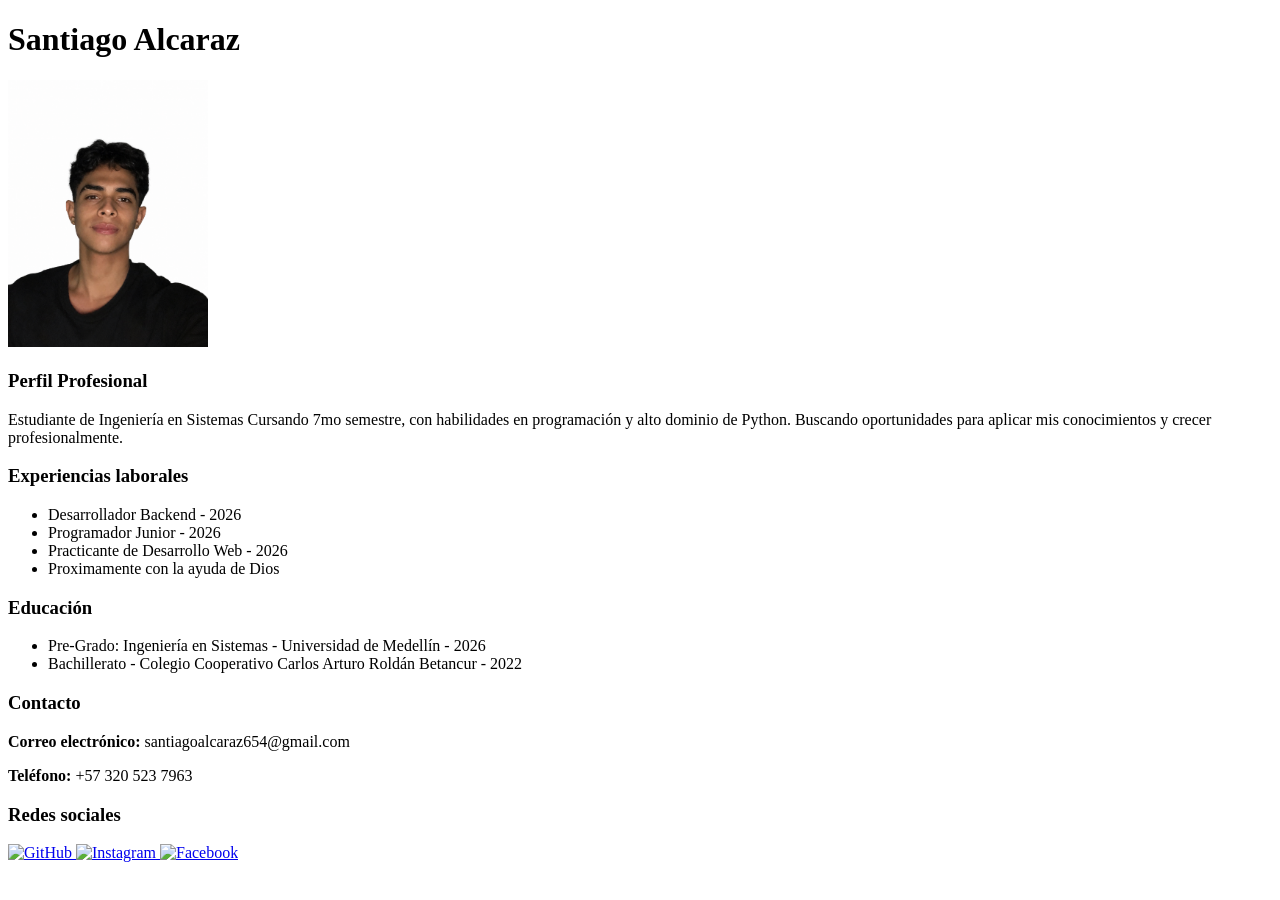
==== basic-html/index.html @ 65bb9e36 "cambio de nombre de carpeta" ====
<!DOCTYPE html>
<html lang="en">
<head>
    <meta charset="UTF-8">
    <meta name="viewport" content="width=device-width, initial-scale=1.0">
    <title>Santiago Alcaraz</title>
</head>
<body>
    <h1>Santiago Alcaraz</h1>
    <img src="Assets/Foto de perfil1.png" alt="Foto de perfil" width="200">
    <h3>Perfil Profesional</h3>
    <p>Estudiante de Ingeniería en Sistemas Cursando 7mo semestre, con habilidades en programación y alto dominio de Python. Buscando oportunidades para aplicar mis conocimientos y crecer profesionalmente.</p>
    <h3>Experiencias laborales</h3>
    <ul>
        <li>Desarrollador Backend - 2026</li>
        <li>Programador Junior - 2026</li>
        <li>Practicante de Desarrollo Web - 2026</li>
        <li>Proximamente con la ayuda de Dios</li>
    </ul>
    <h3>Educación</h3>
    <ul>
        <li>Pre-Grado: Ingeniería en Sistemas - Universidad de Medellín - 2026</li>
        <li>Bachillerato - Colegio Cooperativo Carlos Arturo Roldán Betancur - 2022</li>
    </ul>
    <h3>Contacto</h3>
    <p> <strong>Correo electrónico:</strong> santiagoalcaraz654@gmail.com</p>
    <p> <strong>Teléfono:</strong> +57 320 523 7963</p>
    <h3>Redes sociales</h3>
    <p>
        <a href="https://github.com/santiagoalcaraz1101" target="_blank">
        <img src="https://encrypted-tbn0.gstatic.com/images?q=tbn:ANd9GcRXxtsWKpsLO9gQPTKQXBHJ8k-KP7BOk81Udf3FbT3Y0A&s=10" alt="GitHub" width="50">
        </a>
        <a href="https://www.instagram.com/alcarazdurango/" target="_blank">
        <img src="https://encrypted-tbn0.gstatic.com/images?q=tbn:ANd9GcTpMAvFlNozWYGaQpIe_kxVYY3B3FXFFy4QU5pv4nP2QQ&s" alt="Instagram" width="50">
        </a>
        <a href = "https://web.facebook.com/santiago.alcarazdurango" target="_blank">
        <img src="https://encrypted-tbn0.gstatic.com/images?q=tbn:ANd9GcQ7SmXt0tQX3YVtZSuDJSV4lQuaEHPcANfIYV98Nxto3w&s" alt="Facebook" width="50">
        </a>        
    </p>    

</body>
</html>
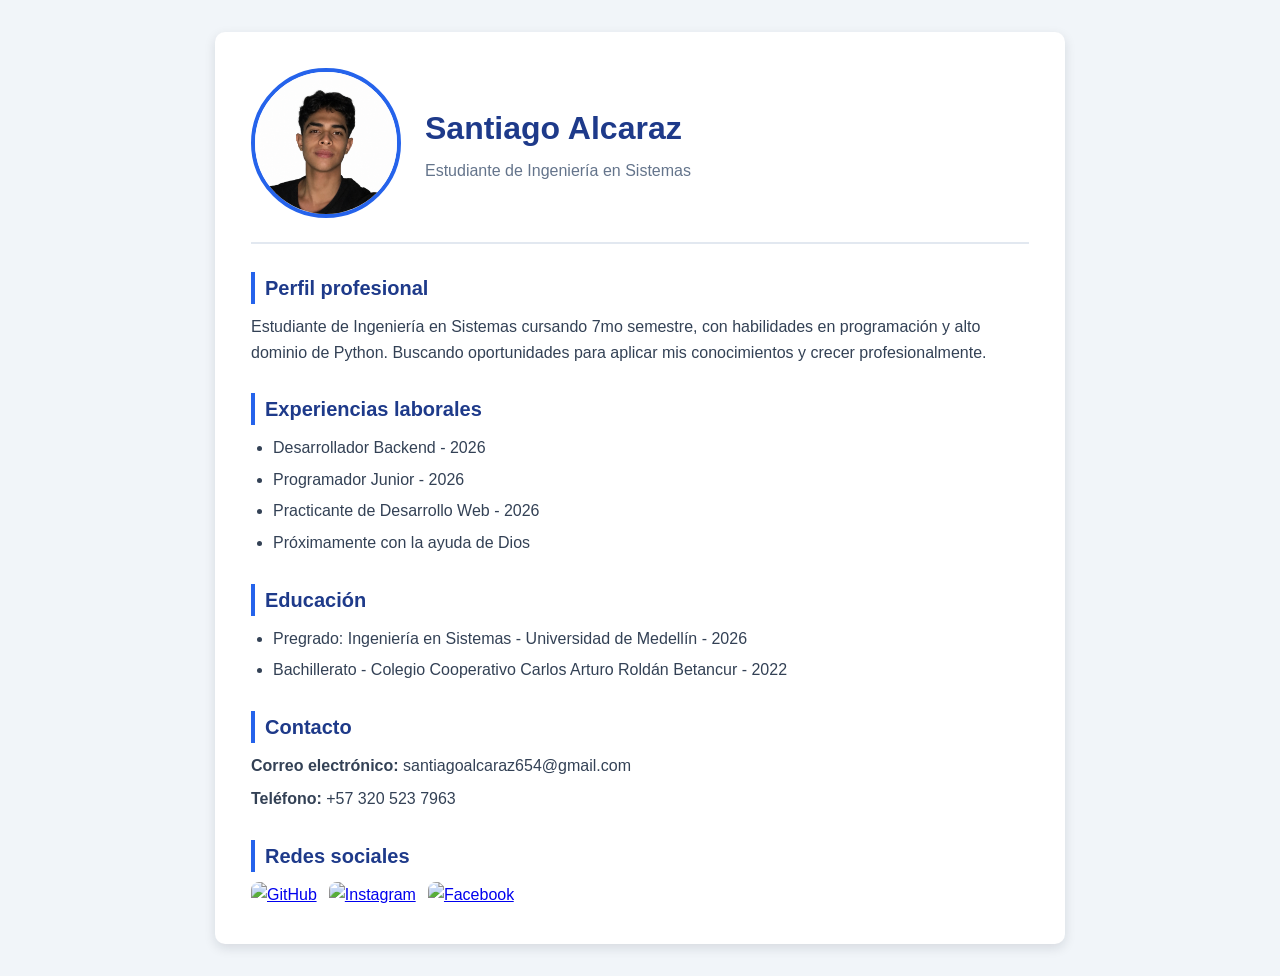
==== commit 23988bc9: "add styles to index.html" ====
--- a/basic-html/index.html
+++ b/basic-html/index.html
@@ -1,42 +1,64 @@
 <!DOCTYPE html>
-<html lang="en">
+<html lang="es">
 <head>
     <meta charset="UTF-8">
     <meta name="viewport" content="width=device-width, initial-scale=1.0">
-    <title>Santiago Alcaraz</title>
+    <title>Hoja de vida</title>
+    <link rel="stylesheet" href="../styles/global.css">
 </head>
 <body>
-    <h1>Santiago Alcaraz</h1>
-    <img src="Assets/Foto de perfil1.png" alt="Foto de perfil" width="200">
-    <h3>Perfil Profesional</h3>
-    <p>Estudiante de Ingeniería en Sistemas Cursando 7mo semestre, con habilidades en programación y alto dominio de Python. Buscando oportunidades para aplicar mis conocimientos y crecer profesionalmente.</p>
-    <h3>Experiencias laborales</h3>
-    <ul>
-        <li>Desarrollador Backend - 2026</li>
-        <li>Programador Junior - 2026</li>
-        <li>Practicante de Desarrollo Web - 2026</li>
-        <li>Proximamente con la ayuda de Dios</li>
-    </ul>
-    <h3>Educación</h3>
-    <ul>
-        <li>Pre-Grado: Ingeniería en Sistemas - Universidad de Medellín - 2026</li>
-        <li>Bachillerato - Colegio Cooperativo Carlos Arturo Roldán Betancur - 2022</li>
-    </ul>
-    <h3>Contacto</h3>
-    <p> <strong>Correo electrónico:</strong> santiagoalcaraz654@gmail.com</p>
-    <p> <strong>Teléfono:</strong> +57 320 523 7963</p>
-    <h3>Redes sociales</h3>
-    <p>
-        <a href="https://github.com/santiagoalcaraz1101" target="_blank">
-        <img src="https://encrypted-tbn0.gstatic.com/images?q=tbn:ANd9GcRXxtsWKpsLO9gQPTKQXBHJ8k-KP7BOk81Udf3FbT3Y0A&s=10" alt="GitHub" width="50">
-        </a>
-        <a href="https://www.instagram.com/alcarazdurango/" target="_blank">
-        <img src="https://encrypted-tbn0.gstatic.com/images?q=tbn:ANd9GcTpMAvFlNozWYGaQpIe_kxVYY3B3FXFFy4QU5pv4nP2QQ&s" alt="Instagram" width="50">
-        </a>
-        <a href = "https://web.facebook.com/santiago.alcarazdurango" target="_blank">
-        <img src="https://encrypted-tbn0.gstatic.com/images?q=tbn:ANd9GcQ7SmXt0tQX3YVtZSuDJSV4lQuaEHPcANfIYV98Nxto3w&s" alt="Facebook" width="50">
-        </a>        
-    </p>    
+    <main class="hoja-vida">
+        <header class="encabezado">
+            <img class="foto-perfil" src="Assets/Foto de perfil1.png" alt="Foto de perfil de Santiago Alcaraz">
+            <div>
+                <h1>Santiago Alcaraz</h1>
+                <p class="subtitulo">Estudiante de Ingeniería en Sistemas</p>
+            </div>
+        </header>
 
+        <section>
+            <h2>Perfil profesional</h2>
+            <p>Estudiante de Ingeniería en Sistemas cursando 7mo semestre, con habilidades en programación y alto dominio de Python. Buscando oportunidades para aplicar mis conocimientos y crecer profesionalmente.</p>
+        </section>
+
+        <section>
+            <h2>Experiencias laborales</h2>
+            <ul>
+                <li>Desarrollador Backend - 2026</li>
+                <li>Programador Junior - 2026</li>
+                <li>Practicante de Desarrollo Web - 2026</li>
+                <li>Próximamente con la ayuda de Dios</li>
+            </ul>
+        </section>
+
+        <section>
+            <h2>Educación</h2>
+            <ul>
+                <li>Pregrado: Ingeniería en Sistemas - Universidad de Medellín - 2026</li>
+                <li>Bachillerato - Colegio Cooperativo Carlos Arturo Roldán Betancur - 2022</li>
+            </ul>
+        </section>
+
+        <section>
+            <h2>Contacto</h2>
+            <p><strong>Correo electrónico:</strong> santiagoalcaraz654@gmail.com</p>
+            <p><strong>Teléfono:</strong> +57 320 523 7963</p>
+        </section>
+
+        <section>
+            <h2>Redes sociales</h2>
+            <div class="redes-sociales">
+                <a href="https://github.com/santiagoalcaraz1101" target="_blank" rel="noopener noreferrer">
+                    <img src="https://encrypted-tbn0.gstatic.com/images?q=tbn:ANd9GcRXxtsWKpsLO9gQPTKQXBHJ8k-KP7BOk81Udf3FbT3Y0A&s=10" alt="GitHub">
+                </a>
+                <a href="https://www.instagram.com/alcarazdurango/" target="_blank" rel="noopener noreferrer">
+                    <img src="https://encrypted-tbn0.gstatic.com/images?q=tbn:ANd9GcTpMAvFlNozWYGaQpIe_kxVYY3B3FXFFy4QU5pv4nP2QQ&s" alt="Instagram">
+                </a>
+                <a href="https://web.facebook.com/santiago.alcarazdurango" target="_blank" rel="noopener noreferrer">
+                    <img src="https://encrypted-tbn0.gstatic.com/images?q=tbn:ANd9GcQ7SmXt0tQX3YVtZSuDJSV4lQuaEHPcANfIYV98Nxto3w&s" alt="Facebook">
+                </a>
+            </div>
+        </section>
+    </main>
 </body>
-</html>+</html>
--- a/styles/global.css
+++ b/styles/global.css
@@ -0,0 +1,109 @@
+* {
+    box-sizing: border-box;
+}
+
+body {
+    margin: 0;
+    padding: 32px 16px;
+    background-color: #f1f5f9;
+    color: #334155;
+    font-family: Arial, sans-serif;
+    line-height: 1.6;
+}
+
+
+.hoja-vida {
+    max-width: 850px;
+    margin: 0 auto;
+    padding: 36px;
+    background-color: #ffffff;
+    border-radius: 10px;
+    box-shadow: 0 4px 12px rgba(15, 23, 42, 0.12);
+}
+
+
+.encabezado {
+    display: flex;
+    align-items: center;
+    gap: 24px;
+    padding-bottom: 24px;
+    border-bottom: 2px solid #e2e8f0;
+}
+
+.foto-perfil {
+    width: 150px;
+    height: 150px;
+    object-fit: cover;
+    border: 4px solid #2563eb;
+    border-radius: 50%;
+}
+
+h1 {
+    margin: 0;
+    color: #1e3a8a;
+    font-size: 2rem;
+}
+
+.subtitulo {
+    margin: 4px 0 0;
+    color: #64748b;
+}
+
+
+section {
+    margin-top: 28px;
+}
+
+h2 {
+    margin-bottom: 10px;
+    color: #1e3a8a;
+    font-size: 1.25rem;
+    border-left: 4px solid #2563eb;
+    padding-left: 10px;
+}
+
+p {
+    margin: 8px 0;
+}
+
+ul {
+    margin: 8px 0;
+    padding-left: 22px;
+}
+
+li {
+    margin-bottom: 6px;
+}
+
+
+.redes-sociales {
+    display: flex;
+    gap: 12px;
+}
+
+.redes-sociales img {
+    width: 42px;
+    height: 42px;
+    border-radius: 8px;
+    transition: transform 0.2s;
+}
+
+.redes-sociales a:hover img {
+    transform: scale(1.08);
+}
+
+
+@media (max-width: 600px) {
+    body {
+        padding: 16px 10px;
+    }
+
+    .hoja-vida {
+        padding: 24px;
+    }
+
+    .encabezado {
+        flex-direction: column;
+        text-align: center;
+    }
+}
